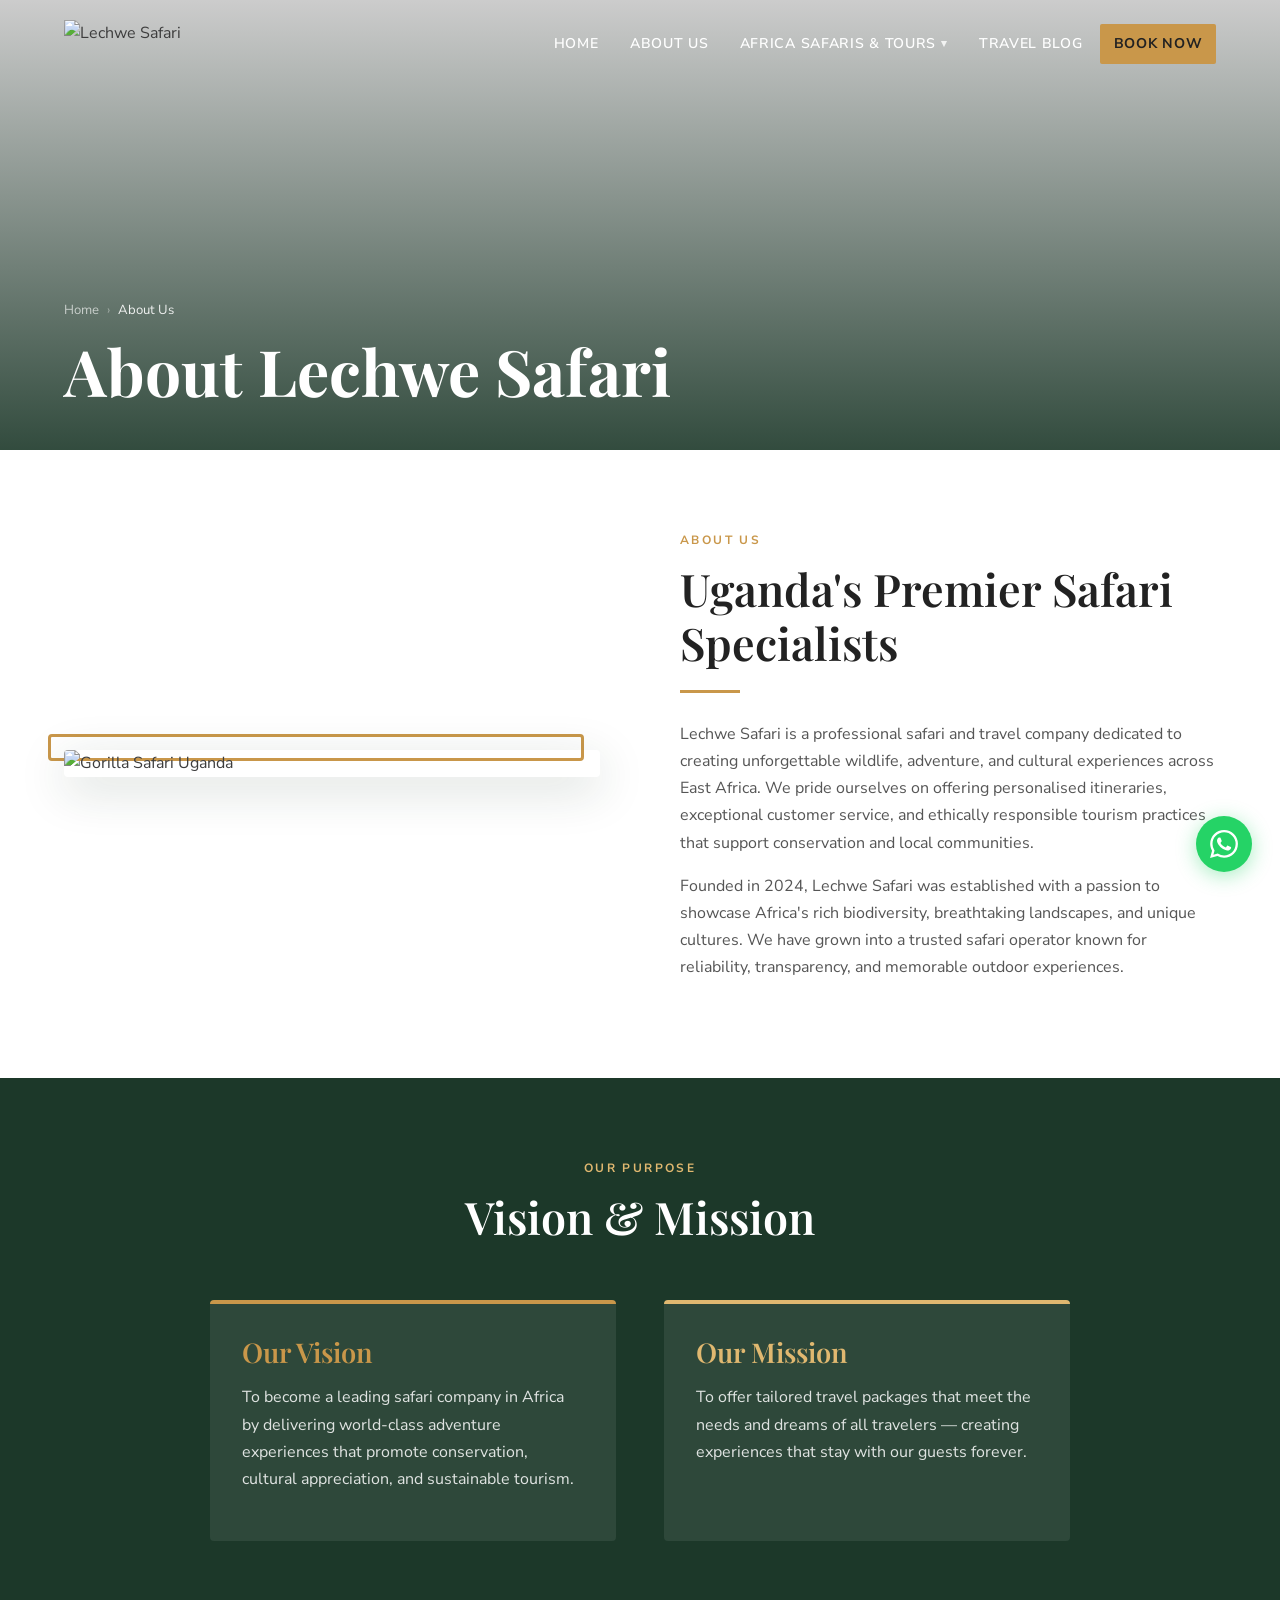
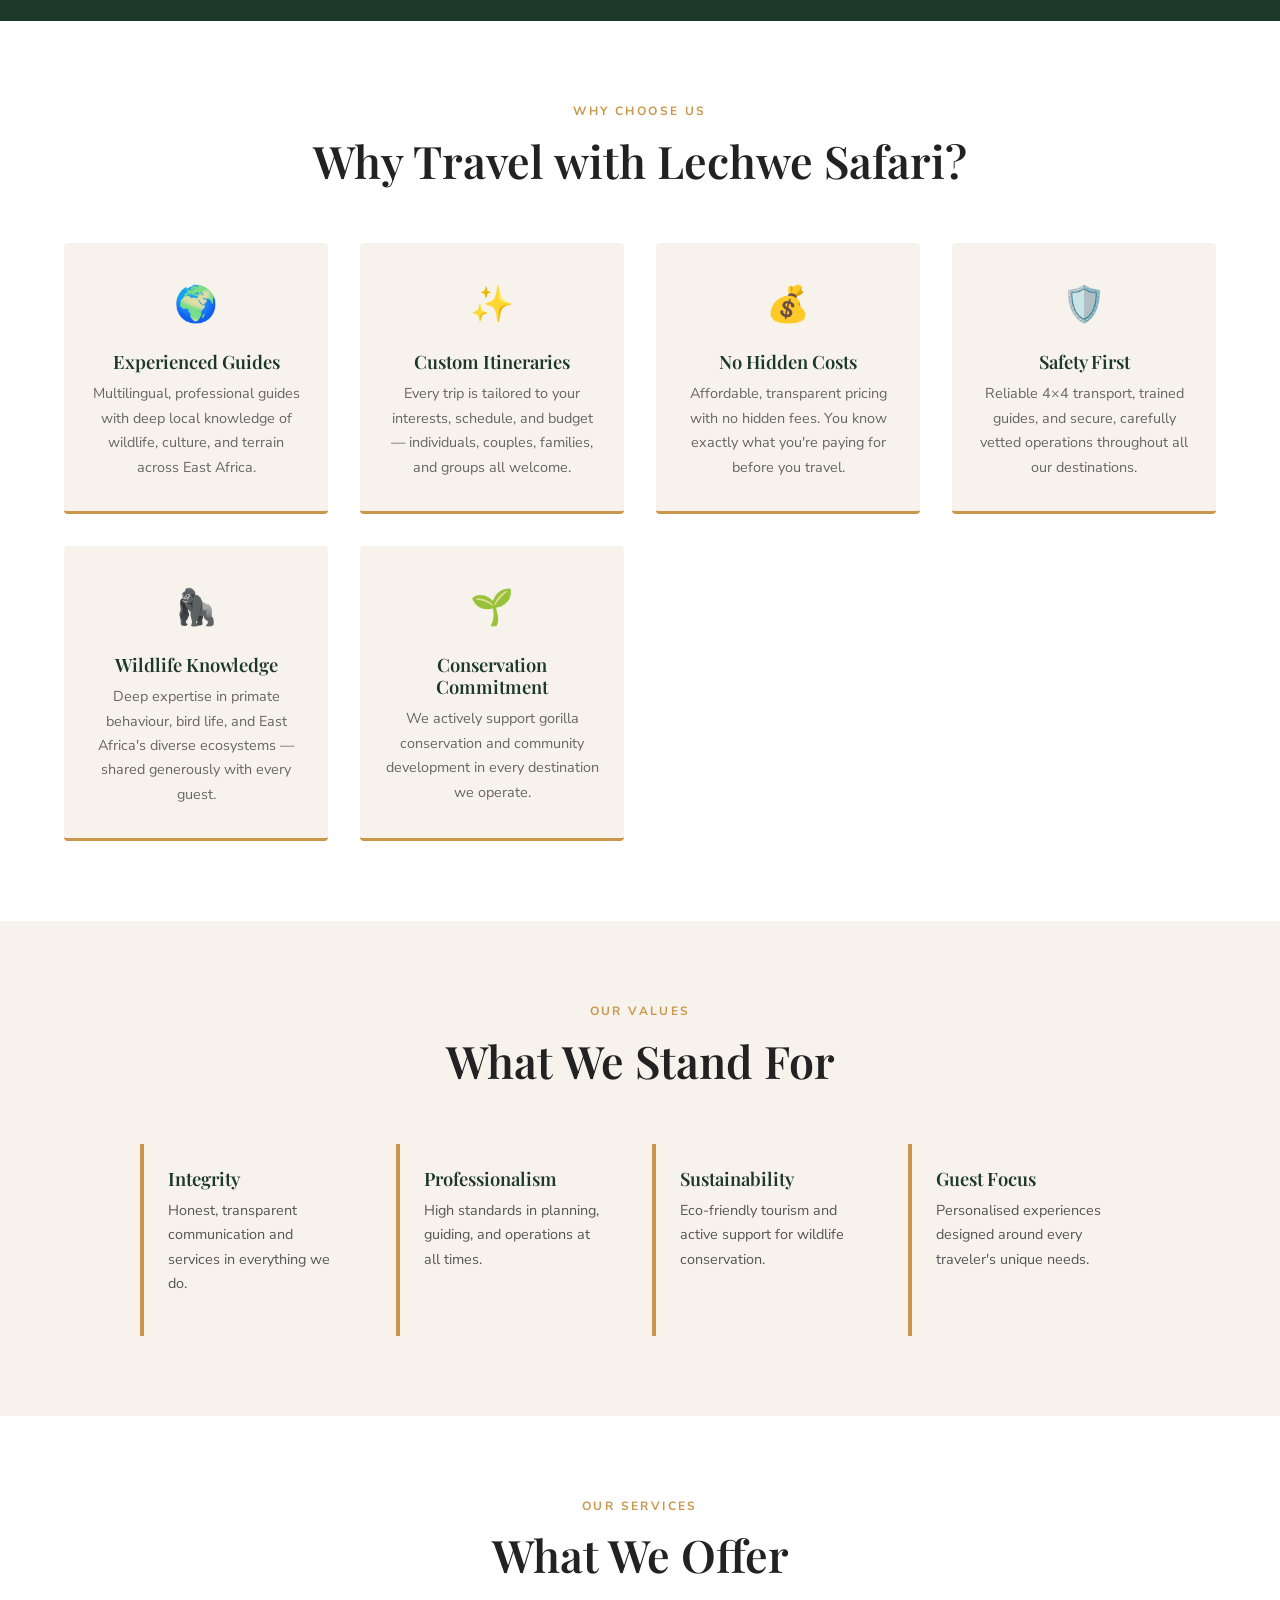
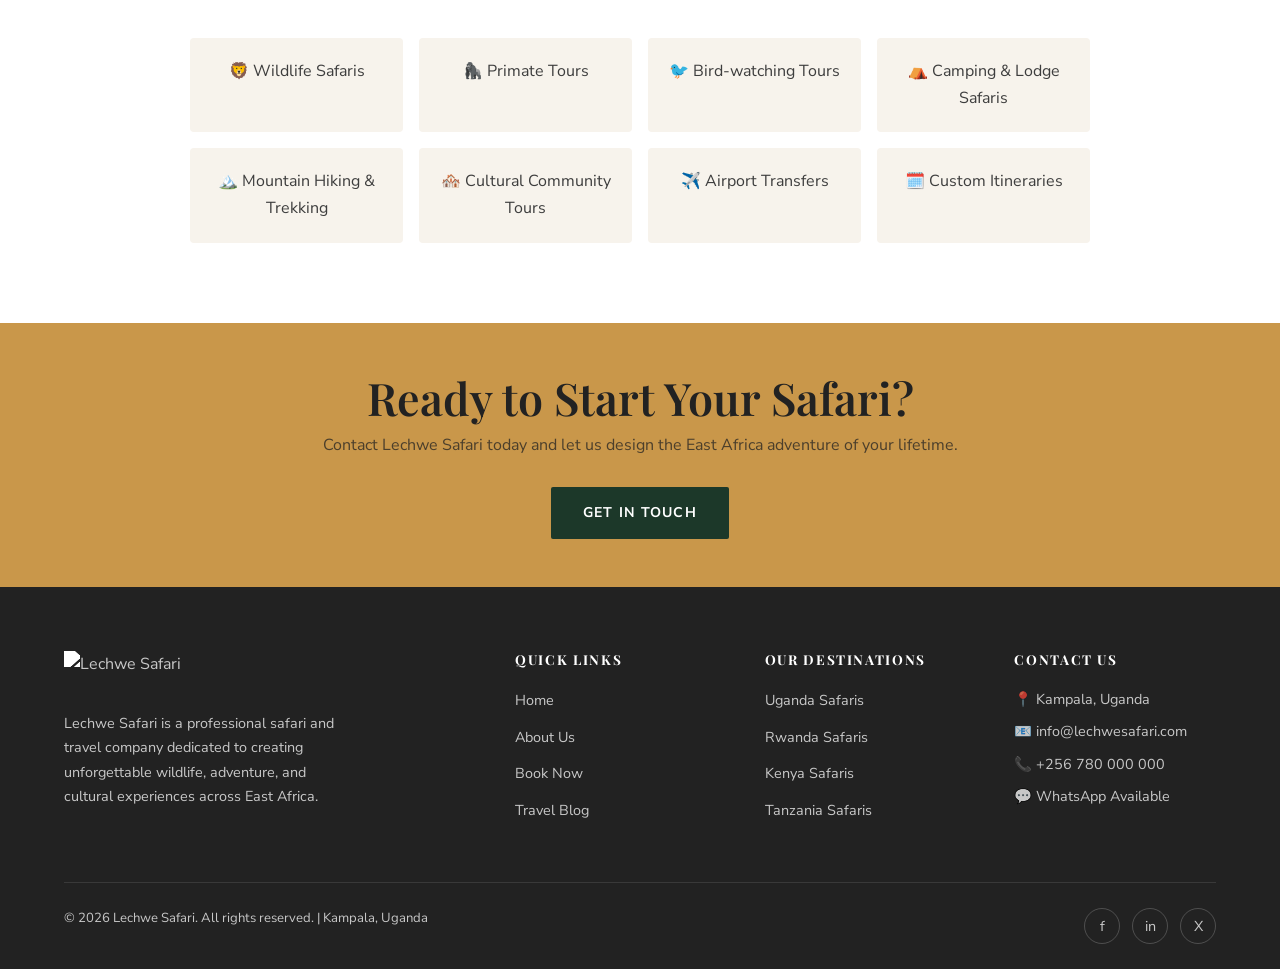
==== about.html @ dc0be9fc "Initial commit: Lechwe Safari static website" ====
<!DOCTYPE html>
<html lang="en">
<head>
  <meta charset="UTF-8">
  <meta name="viewport" content="width=device-width, initial-scale=1.0">
  <title>About Us — Lechwe Safari</title>
  <meta name="description" content="About Lechwe Safari — Uganda's premier safari company dedicated to creating unforgettable East African wildlife experiences.">
  <link rel="stylesheet" href="css/style.css">
</head>
<body>
<div id="header-placeholder"></div>

<div class="page-hero">
  <div class="page-hero-bg" style="background-image:url('https://keithassociatesug.com/lechwesafari.com/wp-content/uploads/2026/05/Uganda-Wildlife-Safari-720x480.jpg')"></div>
  <div class="page-hero-overlay"></div>
  <div class="page-hero-content">
    <div class="container">
      <div class="breadcrumb"><a href="index.html">Home</a><span>›</span><span style="color:rgba(255,255,255,0.9)">About Us</span></div>
      <h1>About Lechwe Safari</h1>
    </div>
  </div>
</div>

<section>
  <div class="container">
    <div class="about-strip">
      <div class="about-strip-img">
        <img src="https://keithassociatesug.com/lechwesafari.com/wp-content/uploads/2026/05/12-days-uganda-gorilla-wildlife-safari-720x480.jpg" alt="Gorilla Safari Uganda">
      </div>
      <div class="about-strip-text">
        <span class="eyebrow">About Us</span>
        <h2>Uganda's Premier Safari Specialists</h2>
        <div class="divider"></div>
        <p>Lechwe Safari is a professional safari and travel company dedicated to creating unforgettable wildlife, adventure, and cultural experiences across East Africa. We pride ourselves on offering personalised itineraries, exceptional customer service, and ethically responsible tourism practices that support conservation and local communities.</p>
        <p>Founded in 2024, Lechwe Safari was established with a passion to showcase Africa's rich biodiversity, breathtaking landscapes, and unique cultures. We have grown into a trusted safari operator known for reliability, transparency, and memorable outdoor experiences.</p>
      </div>
    </div>
  </div>
</section>

<section class="bg-forest">
  <div class="container">
    <div class="section-header">
      <span class="eyebrow" style="color:var(--gold-light);">Our Purpose</span>
      <h2>Vision & Mission</h2>
    </div>
    <div style="display:grid;grid-template-columns:1fr 1fr;gap:3rem;max-width:860px;margin:0 auto;">
      <div style="background:rgba(255,255,255,0.08);padding:2rem;border-radius:4px;border-top:4px solid var(--gold);">
        <h3 style="color:var(--gold);margin-bottom:1rem;">Our Vision</h3>
        <p style="opacity:0.85;">To become a leading safari company in Africa by delivering world-class adventure experiences that promote conservation, cultural appreciation, and sustainable tourism.</p>
      </div>
      <div style="background:rgba(255,255,255,0.08);padding:2rem;border-radius:4px;border-top:4px solid var(--gold-light);">
        <h3 style="color:var(--gold-light);margin-bottom:1rem;">Our Mission</h3>
        <p style="opacity:0.85;">To offer tailored travel packages that meet the needs and dreams of all travelers — creating experiences that stay with our guests forever.</p>
      </div>
    </div>
  </div>
</section>

<section>
  <div class="container">
    <div class="section-header">
      <span class="eyebrow">Why Choose Us</span>
      <h2>Why Travel with Lechwe Safari?</h2>
    </div>
    <div class="features-grid">
      <div class="feature-card">
        <div class="feature-icon">🌍</div>
        <h4>Experienced Guides</h4>
        <p>Multilingual, professional guides with deep local knowledge of wildlife, culture, and terrain across East Africa.</p>
      </div>
      <div class="feature-card">
        <div class="feature-icon">✨</div>
        <h4>Custom Itineraries</h4>
        <p>Every trip is tailored to your interests, schedule, and budget — individuals, couples, families, and groups all welcome.</p>
      </div>
      <div class="feature-card">
        <div class="feature-icon">💰</div>
        <h4>No Hidden Costs</h4>
        <p>Affordable, transparent pricing with no hidden fees. You know exactly what you're paying for before you travel.</p>
      </div>
      <div class="feature-card">
        <div class="feature-icon">🛡️</div>
        <h4>Safety First</h4>
        <p>Reliable 4×4 transport, trained guides, and secure, carefully vetted operations throughout all our destinations.</p>
      </div>
      <div class="feature-card">
        <div class="feature-icon">🦍</div>
        <h4>Wildlife Knowledge</h4>
        <p>Deep expertise in primate behaviour, bird life, and East Africa's diverse ecosystems — shared generously with every guest.</p>
      </div>
      <div class="feature-card">
        <div class="feature-icon">🌱</div>
        <h4>Conservation Commitment</h4>
        <p>We actively support gorilla conservation and community development in every destination we operate.</p>
      </div>
    </div>
  </div>
</section>

<section class="bg-cream">
  <div class="container">
    <div class="section-header">
      <span class="eyebrow">Our Values</span>
      <h2>What We Stand For</h2>
    </div>
    <div style="display:grid;grid-template-columns:repeat(auto-fit,minmax(220px,1fr));gap:1.5rem;max-width:1000px;margin:0 auto;">
      <div style="padding:1.5rem;border-left:4px solid var(--gold);">
        <h4 style="color:var(--forest);margin-bottom:0.5rem;">Integrity</h4>
        <p style="font-size:0.9rem;color:#555;">Honest, transparent communication and services in everything we do.</p>
      </div>
      <div style="padding:1.5rem;border-left:4px solid var(--gold);">
        <h4 style="color:var(--forest);margin-bottom:0.5rem;">Professionalism</h4>
        <p style="font-size:0.9rem;color:#555;">High standards in planning, guiding, and operations at all times.</p>
      </div>
      <div style="padding:1.5rem;border-left:4px solid var(--gold);">
        <h4 style="color:var(--forest);margin-bottom:0.5rem;">Sustainability</h4>
        <p style="font-size:0.9rem;color:#555;">Eco-friendly tourism and active support for wildlife conservation.</p>
      </div>
      <div style="padding:1.5rem;border-left:4px solid var(--gold);">
        <h4 style="color:var(--forest);margin-bottom:0.5rem;">Guest Focus</h4>
        <p style="font-size:0.9rem;color:#555;">Personalised experiences designed around every traveler's unique needs.</p>
      </div>
    </div>
  </div>
</section>

<section>
  <div class="container">
    <div class="section-header">
      <span class="eyebrow">Our Services</span>
      <h2>What We Offer</h2>
    </div>
    <div style="display:grid;grid-template-columns:repeat(auto-fit,minmax(200px,1fr));gap:1rem;max-width:900px;margin:0 auto;">
      <div style="background:var(--cream);padding:1.25rem;border-radius:4px;text-align:center;">🦁 Wildlife Safaris</div>
      <div style="background:var(--cream);padding:1.25rem;border-radius:4px;text-align:center;">🦍 Primate Tours</div>
      <div style="background:var(--cream);padding:1.25rem;border-radius:4px;text-align:center;">🐦 Bird-watching Tours</div>
      <div style="background:var(--cream);padding:1.25rem;border-radius:4px;text-align:center;">⛺ Camping & Lodge Safaris</div>
      <div style="background:var(--cream);padding:1.25rem;border-radius:4px;text-align:center;">🏔️ Mountain Hiking & Trekking</div>
      <div style="background:var(--cream);padding:1.25rem;border-radius:4px;text-align:center;">🏘️ Cultural Community Tours</div>
      <div style="background:var(--cream);padding:1.25rem;border-radius:4px;text-align:center;">✈️ Airport Transfers</div>
      <div style="background:var(--cream);padding:1.25rem;border-radius:4px;text-align:center;">🗓️ Custom Itineraries</div>
    </div>
  </div>
</section>

<section class="booking-strip">
  <div>
    <h2>Ready to Start Your Safari?</h2>
    <p>Contact Lechwe Safari today and let us design the East Africa adventure of your lifetime.</p>
    <a href="contact.html" class="btn btn-forest">Get in Touch</a>
  </div>
</section>

<div id="footer-placeholder"></div>
<script src="js/components.js"></script>
<script>initPage(0);</script>
</body>
</html>
---- css/style.css ----
/* ============================================================
   LECHWE SAFARI — Design System
   Tone: Luxury Safari · Editorial · Warm & Natural
   ============================================================ */

@import url('https://fonts.googleapis.com/css2?family=Playfair+Display:ital,wght@0,400;0,600;0,700;1,400;1,600&family=Nunito+Sans:wght@300;400;600;700&display=swap');

/* ── Variables ─────────────────────────────────────────── */
:root {
  --forest:   #1C3829;
  --forest-light: #2a5240;
  --gold:     #C9974A;
  --gold-light: #e0b870;
  --cream:    #F7F3EC;
  --sand:     #EAE0CC;
  --charcoal: #222222;
  --text:     #3D3D3D;
  --white:    #FFFFFF;
  --shadow:   0 4px 24px rgba(28,56,41,0.12);
  --shadow-lg:0 12px 48px rgba(28,56,41,0.18);
  --radius:   4px;
  --font-display: 'Playfair Display', Georgia, serif;
  --font-body:    'Nunito Sans', sans-serif;
  --transition:   0.3s ease;
}

/* ── Reset ─────────────────────────────────────────────── */
*, *::before, *::after { box-sizing: border-box; margin: 0; padding: 0; }
html { scroll-behavior: smooth; font-size: 16px; }
body {
  font-family: var(--font-body);
  color: var(--text);
  background: var(--white);
  line-height: 1.7;
  overflow-x: hidden;
}
img { max-width: 100%; height: auto; display: block; }
a { color: inherit; text-decoration: none; }
ul { list-style: none; }

/* ── Typography ────────────────────────────────────────── */
h1,h2,h3,h4,h5 { font-family: var(--font-display); line-height: 1.2; color: var(--charcoal); }
h1 { font-size: clamp(2.4rem, 5vw, 4rem); font-weight: 700; }
h2 { font-size: clamp(1.8rem, 3.5vw, 2.8rem); font-weight: 600; }
h3 { font-size: clamp(1.3rem, 2.5vw, 1.7rem); font-weight: 600; }
h4 { font-size: 1.15rem; font-weight: 600; }
p  { margin-bottom: 1rem; }

.eyebrow {
  font-family: var(--font-body);
  font-size: 0.75rem;
  font-weight: 700;
  letter-spacing: 0.2em;
  text-transform: uppercase;
  color: var(--gold);
  margin-bottom: 0.75rem;
  display: block;
}

/* ── Layout ────────────────────────────────────────────── */
.container { max-width: 1200px; margin: 0 auto; padding: 0 1.5rem; }
.container-wide { max-width: 1400px; margin: 0 auto; padding: 0 1.5rem; }
section { padding: 5rem 0; }

/* ── NAV ───────────────────────────────────────────────── */
.nav {
  position: fixed; top: 0; left: 0; right: 0; z-index: 100;
  padding: 1.25rem 0;
  transition: background var(--transition), box-shadow var(--transition), padding var(--transition);
}
.nav.scrolled {
  background: var(--forest);
  box-shadow: 0 2px 20px rgba(0,0,0,0.3);
  padding: 0.75rem 0;
}
.nav-inner {
  display: flex; align-items: center; justify-content: space-between;
}
.nav-logo img { height: 48px; transition: height var(--transition); }
.nav.scrolled .nav-logo img { height: 40px; }

.nav-links {
  display: flex; align-items: center; gap: 0.25rem;
}
.nav-links a, .nav-dropdown > a {
  color: var(--white);
  font-weight: 600;
  font-size: 0.88rem;
  letter-spacing: 0.05em;
  padding: 0.5rem 0.85rem;
  border-radius: var(--radius);
  transition: background var(--transition), color var(--transition);
  text-transform: uppercase;
}
.nav-links a:hover { background: rgba(255,255,255,0.12); }

/* Dropdown */
.nav-dropdown { position: relative; }
.nav-dropdown > a { cursor: pointer; display: flex; align-items: center; gap: 0.3rem; }
.nav-dropdown > a::after { content: '▾'; font-size: 0.7rem; opacity: 0.8; }
.dropdown-menu {
  position: absolute; top: calc(100% + 0.5rem); left: 0;
  background: var(--white);
  border-radius: var(--radius);
  box-shadow: var(--shadow-lg);
  min-width: 220px;
  opacity: 0; visibility: hidden; transform: translateY(-8px);
  transition: all var(--transition);
  overflow: hidden;
}
.nav-dropdown:hover .dropdown-menu {
  opacity: 1; visibility: visible; transform: translateY(0);
}
.dropdown-menu a {
  color: var(--charcoal) !important;
  display: block; padding: 0.75rem 1.25rem !important;
  font-size: 0.85rem !important;
  border-bottom: 1px solid var(--sand);
  background: none !important;
  text-transform: none !important;
  letter-spacing: normal !important;
}
.dropdown-menu a:last-child { border-bottom: none; }
.dropdown-menu a:hover { background: var(--cream) !important; color: var(--forest) !important; }

.nav-cta {
  background: var(--gold) !important;
  color: var(--charcoal) !important;
  border-radius: 2px !important;
  font-weight: 700 !important;
}
.nav-cta:hover { background: var(--gold-light) !important; }

/* Hamburger */
.hamburger { display: none; flex-direction: column; gap: 5px; cursor: pointer; padding: 0.5rem; }
.hamburger span { display: block; width: 24px; height: 2px; background: var(--white); transition: all var(--transition); border-radius: 2px; }
.hamburger.open span:nth-child(1) { transform: rotate(45deg) translate(5px,5px); }
.hamburger.open span:nth-child(2) { opacity: 0; }
.hamburger.open span:nth-child(3) { transform: rotate(-45deg) translate(5px,-5px); }

.mobile-menu {
  display: none; position: fixed; top: 0; left: 0; right: 0; bottom: 0;
  background: var(--forest); z-index: 99; padding: 6rem 2rem 2rem;
  flex-direction: column; gap: 0.5rem; overflow-y: auto;
}
.mobile-menu.open { display: flex; }
.mobile-menu a {
  color: var(--white); font-weight: 600; font-size: 1.1rem;
  padding: 0.9rem 0; border-bottom: 1px solid rgba(255,255,255,0.1);
  display: block;
}
.mobile-menu .mob-section {
  color: var(--gold); font-size: 0.75rem; letter-spacing: 0.15em;
  text-transform: uppercase; font-weight: 700; margin-top: 1rem;
  padding-bottom: 0.5rem;
}
.mobile-menu .sub-link { padding-left: 1rem; font-size: 1rem; }

/* ── HERO ──────────────────────────────────────────────── */
.hero {
  position: relative; min-height: 100vh;
  display: flex; align-items: center; justify-content: center;
  overflow: hidden; text-align: center;
}
.hero-bg {
  position: absolute; inset: 0;
  background-size: cover; background-position: center;
  transform: scale(1.05);
  animation: heroZoom 12s ease-out forwards;
}
@keyframes heroZoom { to { transform: scale(1); } }
.hero-overlay {
  position: absolute; inset: 0;
  background: linear-gradient(160deg, rgba(28,56,41,0.7) 0%, rgba(0,0,0,0.5) 60%, rgba(201,151,74,0.2) 100%);
}
.hero-content {
  position: relative; z-index: 2; color: var(--white); padding: 2rem;
  max-width: 860px;
  animation: fadeUp 1.2s ease both;
}
@keyframes fadeUp { from { opacity:0; transform:translateY(30px); } to { opacity:1; transform:translateY(0); } }
.hero-content .eyebrow { color: var(--gold-light); }
.hero-content h1 { color: var(--white); margin-bottom: 1.25rem; text-shadow: 0 2px 20px rgba(0,0,0,0.4); }
.hero-content p { font-size: 1.15rem; opacity: 0.9; margin-bottom: 2rem; max-width: 600px; margin-left: auto; margin-right: auto; }
.hero-scroll {
  position: absolute; bottom: 2rem; left: 50%; transform: translateX(-50%);
  display: flex; flex-direction: column; align-items: center; gap: 0.4rem;
  color: rgba(255,255,255,0.7); font-size: 0.75rem; letter-spacing: 0.1em; text-transform: uppercase;
  animation: bounce 2s ease infinite;
}
.hero-scroll::after { content: ''; display: block; width: 1px; height: 40px; background: rgba(255,255,255,0.5); }
@keyframes bounce { 0%,100%{transform:translateX(-50%) translateY(0);} 50%{transform:translateX(-50%) translateY(-6px);} }

/* Page Hero (smaller, for inner pages) */
.page-hero {
  position: relative; height: 50vh; min-height: 340px;
  display: flex; align-items: flex-end; overflow: hidden;
}
.page-hero-bg {
  position: absolute; inset: 0;
  background-size: cover; background-position: center;
}
.page-hero-overlay {
  position: absolute; inset: 0;
  background: linear-gradient(to top, rgba(28,56,41,0.9) 0%, rgba(0,0,0,0.2) 100%);
}
.page-hero-content {
  position: relative; z-index: 2; color: var(--white);
  padding: 2.5rem 0; width: 100%;
}
.page-hero-content h1 { color: var(--white); }

/* ── BUTTONS ───────────────────────────────────────────── */
.btn {
  display: inline-flex; align-items: center; gap: 0.5rem;
  padding: 0.85rem 2rem; border-radius: 2px;
  font-family: var(--font-body); font-weight: 700; font-size: 0.88rem;
  letter-spacing: 0.08em; text-transform: uppercase;
  cursor: pointer; border: none; transition: all var(--transition);
}
.btn-gold { background: var(--gold); color: var(--charcoal); }
.btn-gold:hover { background: var(--gold-light); transform: translateY(-2px); box-shadow: 0 6px 20px rgba(201,151,74,0.4); }
.btn-forest { background: var(--forest); color: var(--white); }
.btn-forest:hover { background: var(--forest-light); transform: translateY(-2px); }
.btn-outline { background: transparent; color: var(--white); border: 2px solid var(--white); }
.btn-outline:hover { background: var(--white); color: var(--forest); }
.btn-outline-dark { background: transparent; color: var(--forest); border: 2px solid var(--forest); }
.btn-outline-dark:hover { background: var(--forest); color: var(--white); }

/* ── CARDS ─────────────────────────────────────────────── */
.tour-grid { display: grid; grid-template-columns: repeat(auto-fill, minmax(320px, 1fr)); gap: 2rem; }

.tour-card {
  border-radius: var(--radius);
  overflow: hidden;
  background: var(--white);
  box-shadow: var(--shadow);
  transition: transform var(--transition), box-shadow var(--transition);
}
.tour-card:hover { transform: translateY(-6px); box-shadow: var(--shadow-lg); }
.tour-card-img { position: relative; overflow: hidden; }
.tour-card-img img { width: 100%; height: 220px; object-fit: cover; transition: transform 0.6s ease; }
.tour-card:hover .tour-card-img img { transform: scale(1.06); }
.tour-card-badge {
  position: absolute; top: 1rem; left: 1rem;
  background: var(--gold); color: var(--charcoal);
  font-size: 0.72rem; font-weight: 700; letter-spacing: 0.1em; text-transform: uppercase;
  padding: 0.3rem 0.75rem; border-radius: 2px;
}
.tour-card-body { padding: 1.5rem; }
.tour-card-body h3 { font-size: 1.15rem; margin-bottom: 0.5rem; }
.tour-card-body p { font-size: 0.9rem; color: #666; margin-bottom: 1.25rem; }
.tour-card-meta { display: flex; gap: 1rem; margin-bottom: 1.25rem; }
.tour-card-meta span { font-size: 0.8rem; color: #888; display: flex; align-items: center; gap: 0.3rem; }
.tour-card-meta .icon { font-size: 0.9rem; }

/* ── FEATURES ──────────────────────────────────────────── */
.features-grid { display: grid; grid-template-columns: repeat(auto-fit, minmax(220px, 1fr)); gap: 2rem; }
.feature-card {
  text-align: center; padding: 2rem 1.5rem;
  border-radius: var(--radius);
  background: var(--cream);
  border-bottom: 3px solid var(--gold);
}
.feature-icon { font-size: 2.2rem; margin-bottom: 1rem; }
.feature-card h4 { margin-bottom: 0.5rem; color: var(--forest); }
.feature-card p { font-size: 0.9rem; color: #666; margin: 0; }

/* ── SECTION STYLES ────────────────────────────────────── */
.section-header { text-align: center; margin-bottom: 3.5rem; }
.section-header h2 { margin-bottom: 0.75rem; }
.section-header p { max-width: 640px; margin: 0 auto; color: #666; font-size: 1.05rem; }

.bg-cream { background: var(--cream); }
.bg-forest { background: var(--forest); color: var(--white); }
.bg-forest h2 { color: var(--white); }
.bg-forest .eyebrow { color: var(--gold-light); }

/* ── ABOUT STRIP ───────────────────────────────────────── */
.about-strip {
  display: grid; grid-template-columns: 1fr 1fr; gap: 5rem; align-items: center;
}
.about-strip-img { position: relative; }
.about-strip-img img { border-radius: var(--radius); box-shadow: var(--shadow-lg); }
.about-strip-img::before {
  content: ''; position: absolute; top: -1rem; left: -1rem;
  right: 1rem; bottom: 1rem;
  border: 3px solid var(--gold);
  border-radius: var(--radius); z-index: -1;
}
.about-strip-text h2 { margin-bottom: 1.25rem; }
.about-strip-text p { color: #555; margin-bottom: 1rem; }

/* ── STATS ─────────────────────────────────────────────── */
.stats-strip { display: flex; justify-content: center; flex-wrap: wrap; gap: 0; }
.stat-item { text-align: center; padding: 2.5rem 3rem; border-right: 1px solid rgba(255,255,255,0.15); }
.stat-item:last-child { border-right: none; }
.stat-num { font-family: var(--font-display); font-size: 3rem; font-weight: 700; color: var(--gold); line-height: 1; }
.stat-label { font-size: 0.85rem; color: rgba(255,255,255,0.7); letter-spacing: 0.1em; text-transform: uppercase; margin-top: 0.4rem; }

/* ── DESTINATIONS STRIP ────────────────────────────────── */
.dest-grid { display: grid; grid-template-columns: repeat(4, 1fr); gap: 1.5rem; }
.dest-card {
  position: relative; border-radius: var(--radius); overflow: hidden;
  aspect-ratio: 3/4; cursor: pointer;
}
.dest-card img { width: 100%; height: 100%; object-fit: cover; transition: transform 0.6s ease; }
.dest-card:hover img { transform: scale(1.06); }
.dest-card-overlay {
  position: absolute; inset: 0;
  background: linear-gradient(to top, rgba(28,56,41,0.85) 0%, transparent 60%);
}
.dest-card-label {
  position: absolute; bottom: 0; left: 0; right: 0; padding: 1.5rem;
  color: var(--white);
}
.dest-card-label h3 { font-size: 1.3rem; color: var(--white); margin-bottom: 0.25rem; }
.dest-card-label span { font-size: 0.8rem; opacity: 0.8; }

/* ── TOUR DETAIL ───────────────────────────────────────── */
.tour-detail-layout { display: grid; grid-template-columns: 1fr 360px; gap: 3rem; align-items: start; }
.tour-sidebar {
  position: sticky; top: 7rem;
  background: var(--cream); border-radius: var(--radius);
  padding: 2rem; box-shadow: var(--shadow);
  border-top: 4px solid var(--gold);
}
.tour-sidebar h3 { margin-bottom: 1.5rem; color: var(--forest); }
.sidebar-info { margin-bottom: 1.5rem; }
.sidebar-row { display: flex; justify-content: space-between; align-items: center; padding: 0.65rem 0; border-bottom: 1px solid var(--sand); font-size: 0.9rem; }
.sidebar-row:last-child { border-bottom: none; }
.sidebar-row .label { color: #888; font-weight: 600; text-transform: uppercase; font-size: 0.78rem; letter-spacing: 0.08em; }
.sidebar-row .value { font-weight: 600; color: var(--charcoal); }

.itinerary { margin-top: 2rem; }
.itinerary-day {
  display: grid; grid-template-columns: 56px 1fr; gap: 1.25rem;
  margin-bottom: 2rem; position: relative;
}
.itinerary-day::before {
  content: ''; position: absolute; left: 27px; top: 56px; bottom: -2rem;
  width: 2px; background: var(--sand);
}
.itinerary-day:last-child::before { display: none; }
.day-num {
  width: 56px; height: 56px; border-radius: 50%;
  background: var(--forest); color: var(--white);
  display: flex; align-items: center; justify-content: center;
  font-family: var(--font-display); font-weight: 700; font-size: 0.9rem;
  flex-shrink: 0;
}
.day-content h4 { color: var(--forest); margin-bottom: 0.4rem; padding-top: 0.9rem; }
.day-content p { font-size: 0.92rem; color: #555; margin-bottom: 0; }

.inclusions-grid { display: grid; grid-template-columns: 1fr 1fr; gap: 0.5rem; margin-top: 1rem; }
.inc-item { display: flex; align-items: flex-start; gap: 0.5rem; font-size: 0.9rem; }
.inc-item::before { content: '✓'; color: var(--gold); font-weight: 700; flex-shrink: 0; margin-top: 0.1rem; }
.exc-item::before { content: '✗'; color: #e05c5c; }

/* ── BLOG ──────────────────────────────────────────────── */
.blog-grid { display: grid; grid-template-columns: repeat(auto-fill, minmax(300px, 1fr)); gap: 2rem; }
.blog-card {
  border-radius: var(--radius); overflow: hidden;
  background: var(--white); box-shadow: var(--shadow);
  transition: transform var(--transition), box-shadow var(--transition);
}
.blog-card:hover { transform: translateY(-4px); box-shadow: var(--shadow-lg); }
.blog-card-img img { width: 100%; height: 200px; object-fit: cover; }
.blog-card-body { padding: 1.5rem; }
.blog-card-body .category { font-size: 0.75rem; font-weight: 700; color: var(--gold); text-transform: uppercase; letter-spacing: 0.12em; margin-bottom: 0.5rem; }
.blog-card-body h3 { font-size: 1.1rem; margin-bottom: 0.75rem; }
.blog-card-body p { font-size: 0.9rem; color: #666; margin-bottom: 1rem; }

/* Post detail */
.post-body { max-width: 760px; font-size: 1.05rem; line-height: 1.85; }
.post-body h2 { margin: 2.5rem 0 1rem; font-size: 1.7rem; }
.post-body h3 { margin: 2rem 0 0.75rem; font-size: 1.3rem; }
.post-body p { margin-bottom: 1.25rem; }
.post-body ul { margin: 1rem 0 1.5rem 1.5rem; list-style: disc; }
.post-body li { margin-bottom: 0.5rem; }
.post-img { border-radius: var(--radius); margin: 2rem 0; box-shadow: var(--shadow); }

/* ── CONTACT ───────────────────────────────────────────── */
.contact-grid { display: grid; grid-template-columns: 1fr 1fr; gap: 4rem; align-items: start; }
.contact-info h2 { margin-bottom: 1rem; }
.contact-info p { color: #555; margin-bottom: 2rem; }
.contact-detail { display: flex; gap: 1rem; margin-bottom: 1.5rem; align-items: flex-start; }
.contact-detail-icon { width: 44px; height: 44px; border-radius: 50%; background: var(--forest); color: var(--white); display: flex; align-items: center; justify-content: center; font-size: 1.1rem; flex-shrink: 0; }
.contact-detail-text .label { font-size: 0.78rem; font-weight: 700; text-transform: uppercase; letter-spacing: 0.1em; color: #888; }
.contact-detail-text p { color: var(--charcoal); font-weight: 600; margin: 0.2rem 0 0; }

.form-group { margin-bottom: 1.25rem; }
.form-group label { display: block; font-size: 0.85rem; font-weight: 700; text-transform: uppercase; letter-spacing: 0.08em; color: #555; margin-bottom: 0.5rem; }
.form-group input, .form-group select, .form-group textarea {
  width: 100%; padding: 0.85rem 1rem;
  border: 2px solid var(--sand); border-radius: var(--radius);
  font-family: var(--font-body); font-size: 0.95rem; color: var(--charcoal);
  background: var(--white); transition: border-color var(--transition);
}
.form-group input:focus, .form-group select:focus, .form-group textarea:focus {
  outline: none; border-color: var(--forest);
}
.form-group textarea { resize: vertical; min-height: 120px; }
.form-grid { display: grid; grid-template-columns: 1fr 1fr; gap: 1rem; }

/* ── WHATSAPP FLOAT ────────────────────────────────────── */
.whatsapp-float {
  position: fixed; bottom: 1.75rem; right: 1.75rem; z-index: 200;
  width: 56px; height: 56px; border-radius: 50%;
  background: #25D366; color: var(--white);
  display: flex; align-items: center; justify-content: center;
  font-size: 1.6rem; box-shadow: 0 4px 20px rgba(37,211,102,0.4);
  transition: transform var(--transition), box-shadow var(--transition);
  cursor: pointer;
}
.whatsapp-float:hover { transform: scale(1.1); box-shadow: 0 6px 28px rgba(37,211,102,0.5); }
.whatsapp-float::before {
  content: 'Chat on WhatsApp'; position: absolute; right: 68px;
  background: var(--charcoal); color: var(--white);
  font-size: 0.78rem; font-weight: 600; padding: 0.4rem 0.75rem;
  border-radius: 3px; white-space: nowrap;
  opacity: 0; transform: translateX(8px);
  transition: all var(--transition); pointer-events: none;
}
.whatsapp-float:hover::before { opacity: 1; transform: translateX(0); }

/* ── FOOTER ────────────────────────────────────────────── */
.footer { background: var(--charcoal); color: rgba(255,255,255,0.75); padding: 4rem 0 0; }
.footer-grid { display: grid; grid-template-columns: 2fr 1fr 1fr 1fr; gap: 3rem; margin-bottom: 3rem; }
.footer-brand img { height: 44px; margin-bottom: 1rem; filter: brightness(0) invert(1); }
.footer-brand p { font-size: 0.9rem; line-height: 1.7; max-width: 280px; }
.footer h4 { color: var(--white); font-size: 0.85rem; font-weight: 700; letter-spacing: 0.12em; text-transform: uppercase; margin-bottom: 1.25rem; }
.footer ul li { margin-bottom: 0.6rem; }
.footer ul a { font-size: 0.9rem; transition: color var(--transition); }
.footer ul a:hover { color: var(--gold); }
.footer-bottom {
  border-top: 1px solid rgba(255,255,255,0.1);
  padding: 1.5rem 0; display: flex; justify-content: space-between; align-items: center;
  font-size: 0.82rem;
}
.footer-social { display: flex; gap: 0.75rem; }
.social-link {
  width: 36px; height: 36px; border-radius: 50%;
  border: 1px solid rgba(255,255,255,0.2); display: flex; align-items: center; justify-content: center;
  font-size: 0.9rem; transition: all var(--transition);
}
.social-link:hover { background: var(--gold); border-color: var(--gold); color: var(--charcoal); }

/* ── BREADCRUMB ────────────────────────────────────────── */
.breadcrumb { display: flex; align-items: center; gap: 0.5rem; font-size: 0.82rem; color: rgba(255,255,255,0.65); margin-bottom: 0.75rem; }
.breadcrumb a { color: rgba(255,255,255,0.65); }
.breadcrumb a:hover { color: var(--gold); }
.breadcrumb span { color: rgba(255,255,255,0.4); }

/* ── BOOKING STRIP ─────────────────────────────────────── */
.booking-strip {
  background: var(--gold); padding: 3rem 0;
  display: flex; align-items: center; justify-content: center;
  text-align: center;
}
.booking-strip h2 { color: var(--charcoal); margin-bottom: 0.5rem; }
.booking-strip p { color: rgba(34,34,34,0.75); margin-bottom: 1.75rem; }

/* ── TESTIMONIAL ───────────────────────────────────────── */
.testimonial-grid { display: grid; grid-template-columns: repeat(3, 1fr); gap: 2rem; }
.testimonial-card { background: var(--white); padding: 2rem; border-radius: var(--radius); box-shadow: var(--shadow); position: relative; }
.testimonial-card::before { content: '\201C'; font-family: var(--font-display); font-size: 5rem; color: var(--sand); position: absolute; top: -0.5rem; left: 1rem; line-height: 1; }
.testimonial-text { font-style: italic; color: #555; margin-bottom: 1.25rem; font-size: 0.95rem; position: relative; z-index: 1; }
.testimonial-author { display: flex; align-items: center; gap: 0.75rem; }
.testimonial-author-avatar { width: 40px; height: 40px; border-radius: 50%; background: var(--forest); color: var(--white); display: flex; align-items: center; justify-content: center; font-family: var(--font-display); font-weight: 700; }
.testimonial-author-name { font-weight: 700; font-size: 0.9rem; }
.testimonial-author-sub { font-size: 0.8rem; color: #888; }
.stars { color: var(--gold); font-size: 0.85rem; margin-bottom: 0.75rem; }

/* ── BACK TO TOP ───────────────────────────────────────── */
.back-top {
  position: fixed; bottom: 1.75rem; left: 1.75rem; z-index: 200;
  width: 44px; height: 44px; border-radius: 50%;
  background: var(--forest); color: var(--white);
  display: flex; align-items: center; justify-content: center;
  font-size: 1rem; box-shadow: var(--shadow);
  transition: all var(--transition); opacity: 0; pointer-events: none;
  cursor: pointer; border: none;
}
.back-top.visible { opacity: 1; pointer-events: all; }
.back-top:hover { background: var(--forest-light); transform: translateY(-2px); }

/* ── UTILITIES ─────────────────────────────────────────── */
.text-gold { color: var(--gold); }
.text-forest { color: var(--forest); }
.mt-2 { margin-top: 2rem; }
.mb-0 { margin-bottom: 0; }
.text-center { text-align: center; }
.divider { width: 60px; height: 3px; background: var(--gold); margin: 1rem 0 1.75rem; }
.divider-center { margin: 1rem auto 1.75rem; }

/* Loading spinner */
.spinner { display:flex; align-items:center; justify-content:center; padding:4rem; }
.spinner::after { content:''; width:40px; height:40px; border:3px solid var(--sand); border-top-color:var(--forest); border-radius:50%; animation:spin 0.8s linear infinite; }
@keyframes spin { to { transform:rotate(360deg); } }

/* ── RESPONSIVE ────────────────────────────────────────── */
@media (max-width: 1024px) {
  .tour-detail-layout { grid-template-columns: 1fr; }
  .tour-sidebar { position: static; }
  .dest-grid { grid-template-columns: repeat(2, 1fr); }
  .footer-grid { grid-template-columns: 1fr 1fr; }
}
@media (max-width: 768px) {
  section { padding: 3.5rem 0; }
  .nav-links { display: none; }
  .hamburger { display: flex; }
  .about-strip { grid-template-columns: 1fr; }
  .about-strip-img { display: none; }
  .stats-strip { gap: 0; }
  .stat-item { padding: 2rem 1.5rem; border-right: none; border-bottom: 1px solid rgba(255,255,255,0.15); width: 50%; }
  .contact-grid { grid-template-columns: 1fr; }
  .testimonial-grid { grid-template-columns: 1fr; }
  .form-grid { grid-template-columns: 1fr; }
  .dest-grid { grid-template-columns: repeat(2, 1fr); }
  .footer-grid { grid-template-columns: 1fr; }
  .footer-bottom { flex-direction: column; gap: 1rem; text-align: center; }
  .inclusions-grid { grid-template-columns: 1fr; }
}
@media (max-width: 480px) {
  .dest-grid { grid-template-columns: 1fr 1fr; }
  .stat-item { width: 100%; }
}
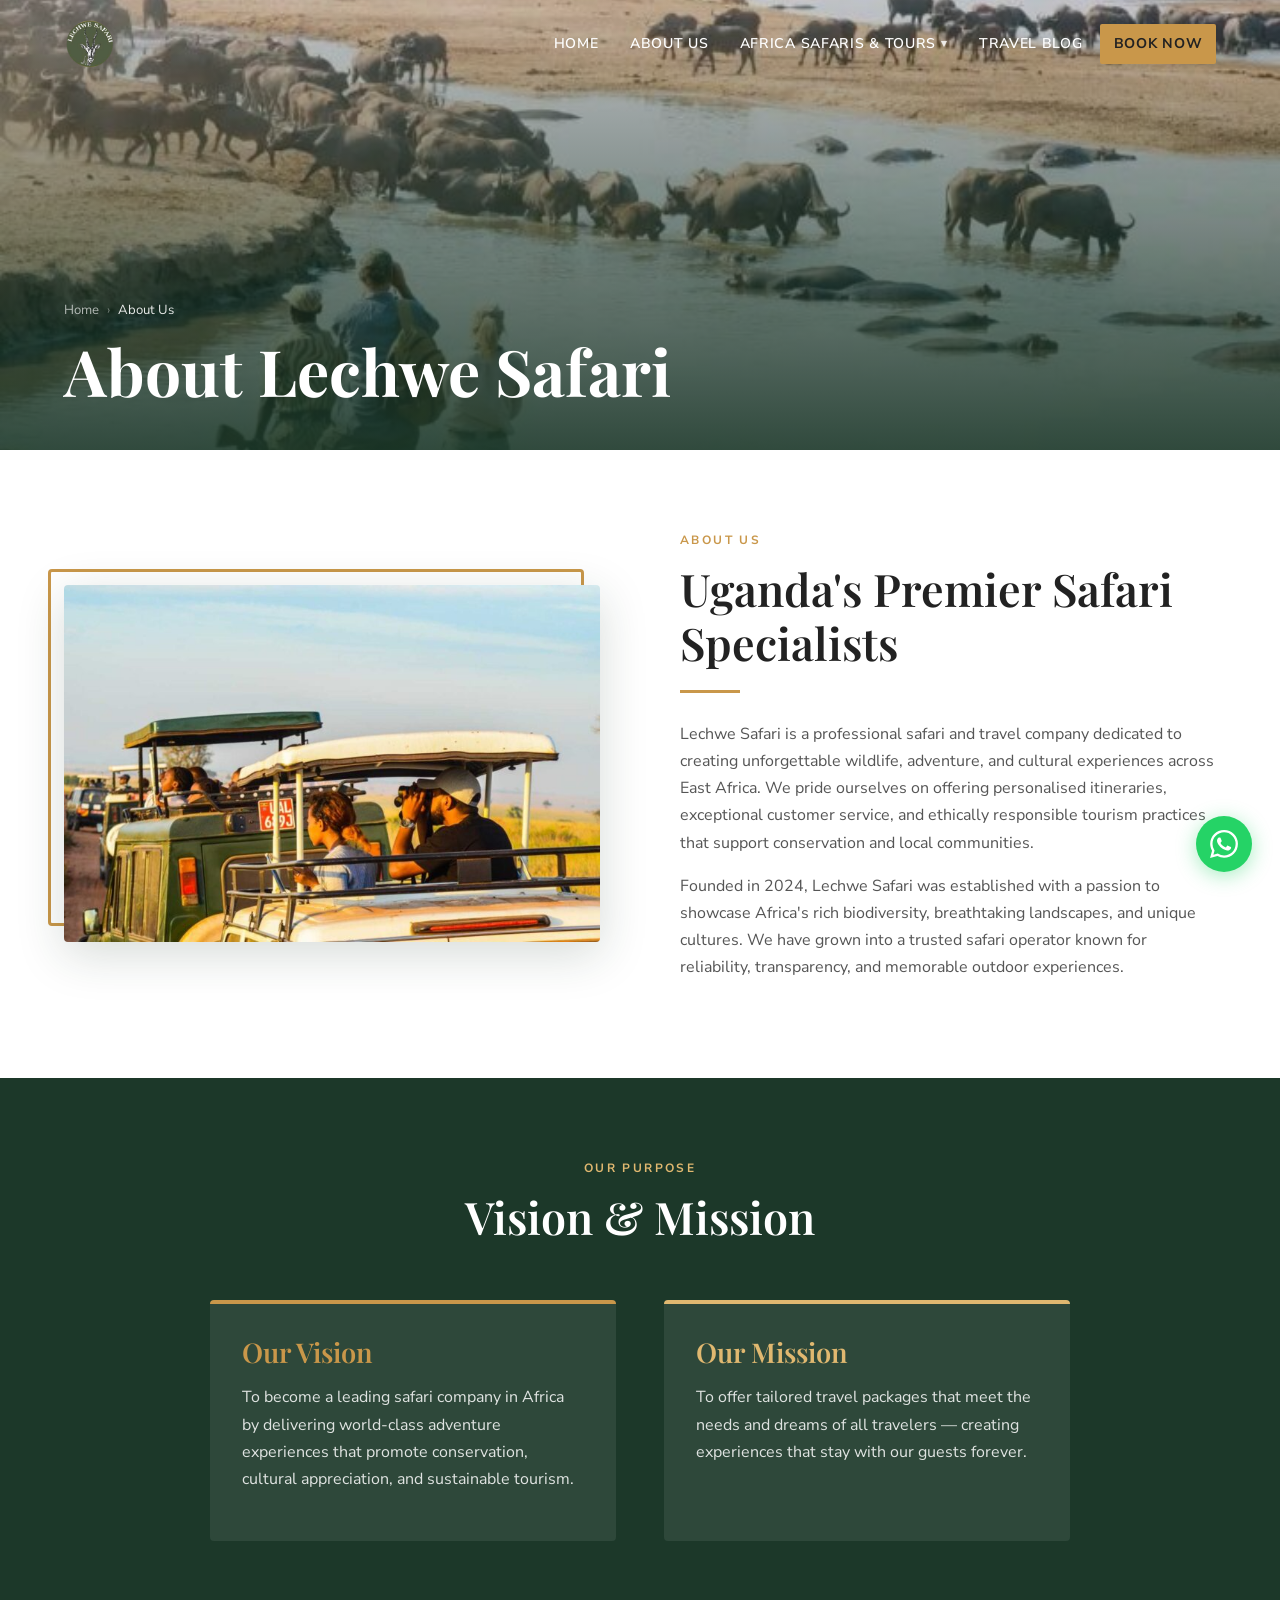
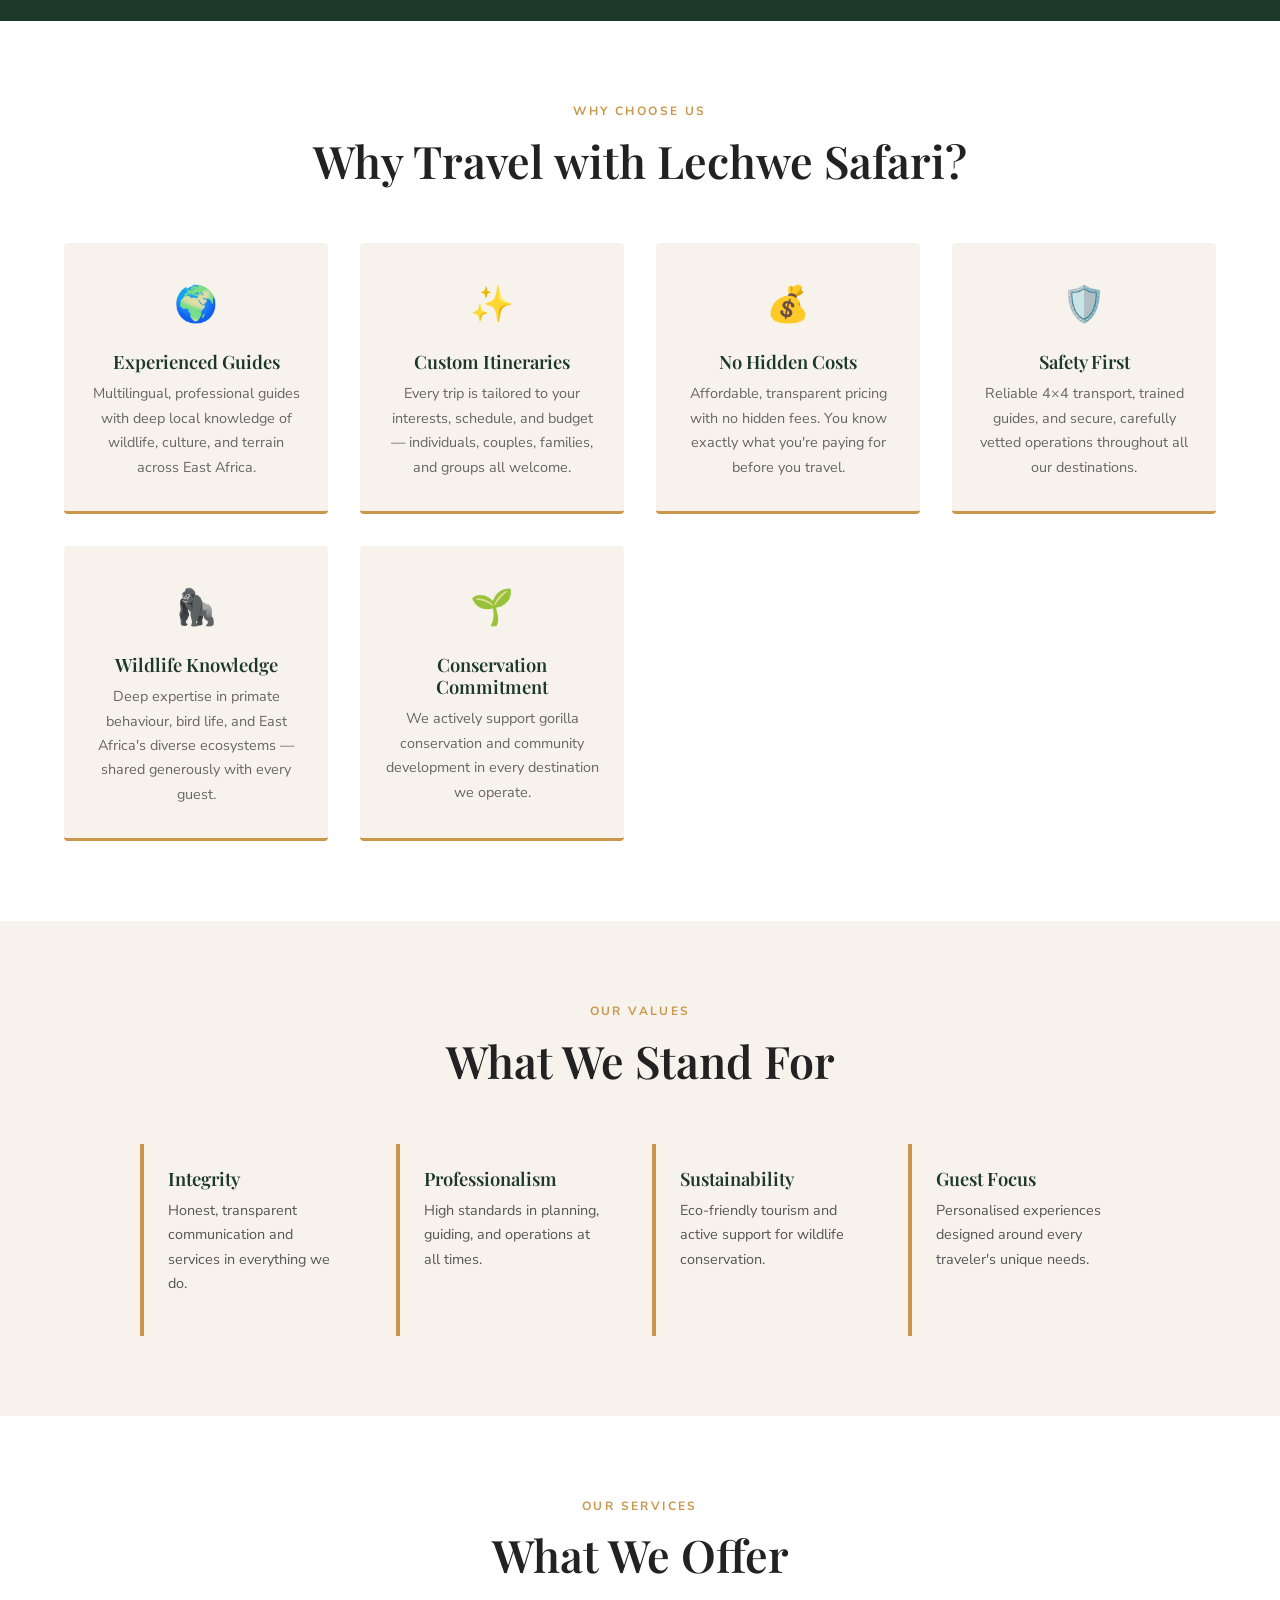
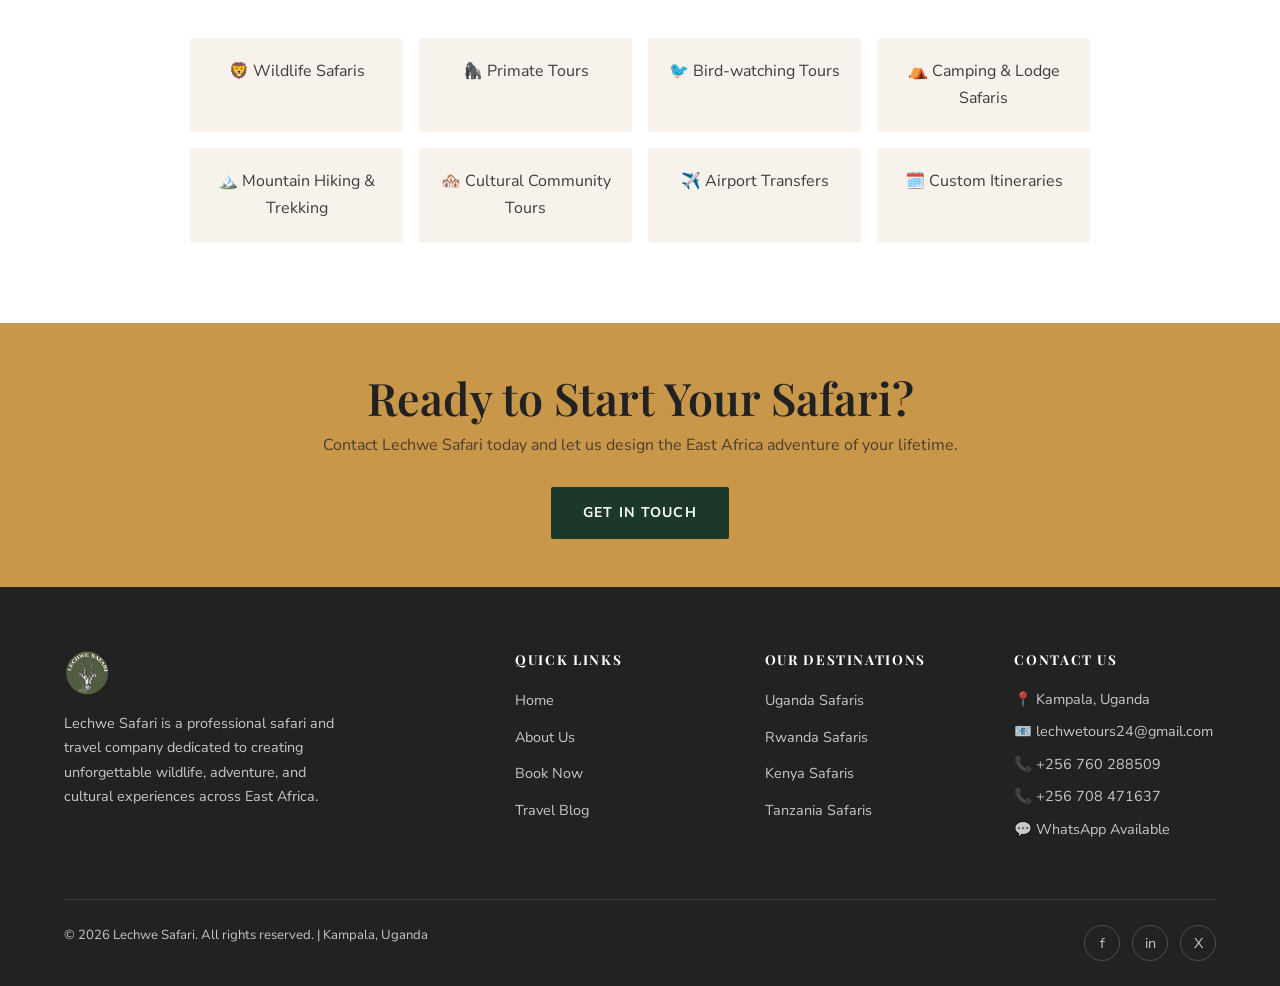
==== commit 19a207d3: "Images: download local copies, update all references" ====
--- a/about.html
+++ b/about.html
@@ -11,7 +11,7 @@
 <div id="header-placeholder"></div>
 
 <div class="page-hero">
-  <div class="page-hero-bg" style="background-image:url('https://keithassociatesug.com/lechwesafari.com/wp-content/uploads/2026/05/Uganda-Wildlife-Safari-720x480.jpg')"></div>
+  <div class="page-hero-bg" style="background-image:url('images/Uganda-Wildlife-Safari-720x480.jpg')"></div>
   <div class="page-hero-overlay"></div>
   <div class="page-hero-content">
     <div class="container">
@@ -25,7 +25,7 @@
   <div class="container">
     <div class="about-strip">
       <div class="about-strip-img">
-        <img src="https://keithassociatesug.com/lechwesafari.com/wp-content/uploads/2026/05/12-days-uganda-gorilla-wildlife-safari-720x480.jpg" alt="Gorilla Safari Uganda">
+        <img src="images/12-days-uganda-gorilla-wildlife-safari-720x480.jpg" alt="Gorilla Safari Uganda">
       </div>
       <div class="about-strip-text">
         <span class="eyebrow">About Us</span>
--- a/css/style.css
+++ b/css/style.css
@@ -427,7 +427,7 @@
 /* ── FOOTER ────────────────────────────────────────────── */
 .footer { background: var(--charcoal); color: rgba(255,255,255,0.75); padding: 4rem 0 0; }
 .footer-grid { display: grid; grid-template-columns: 2fr 1fr 1fr 1fr; gap: 3rem; margin-bottom: 3rem; }
-.footer-brand img { height: 44px; margin-bottom: 1rem; filter: brightness(0) invert(1); }
+.footer-brand img { height: 44px; margin-bottom: 1rem; }
 .footer-brand p { font-size: 0.9rem; line-height: 1.7; max-width: 280px; }
 .footer h4 { color: var(--white); font-size: 0.85rem; font-weight: 700; letter-spacing: 0.12em; text-transform: uppercase; margin-bottom: 1.25rem; }
 .footer ul li { margin-bottom: 0.6rem; }
